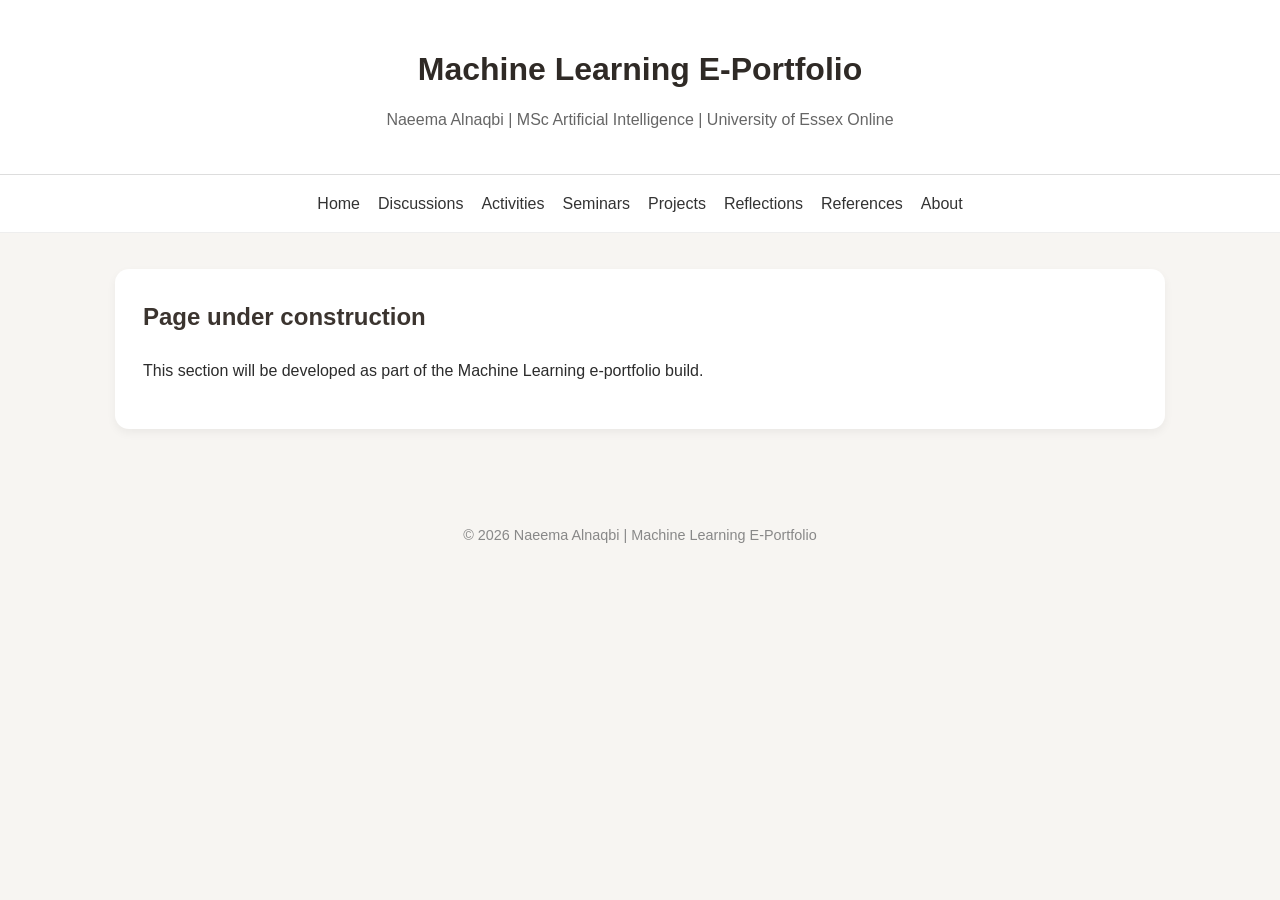
==== about.html @ 325e67a2 "Create about.html" ====
<!DOCTYPE html>
<html lang="en">
<head>
    <meta charset="UTF-8">
    <meta name="viewport" content="width=device-width, initial-scale=1.0">
    <title>Page Title | Machine Learning E-Portfolio</title>
    <link rel="stylesheet" href="style.css">
</head>
<body>

<header class="site-header">
    <div class="container">
        <h1>Machine Learning E-Portfolio</h1>
        <p>Naeema Alnaqbi | MSc Artificial Intelligence | University of Essex Online</p>
    </div>
</header>

<nav class="navbar">
    <div class="container nav-links">
        <a href="index.html">Home</a>
        <a href="discussions.html">Discussions</a>
        <a href="activities.html">Activities</a>
        <a href="seminars.html">Seminars</a>
        <a href="projects.html">Projects</a>
        <a href="reflections.html">Reflections</a>
        <a href="references.html">References</a>
        <a href="about.html">About</a>
    </div>
</nav>

<main class="container">
    <section class="card">
        <h2>Page under construction</h2>
        <p>This section will be developed as part of the Machine Learning e-portfolio build.</p>
    </section>
</main>

<footer class="site-footer">
    <div class="container">
        <p>© 2026 Naeema Alnaqbi | Machine Learning E-Portfolio</p>
    </div>
</footer>

</body>
</html>
---- style.css ----
body {
    margin: 0;
    font-family: "Segoe UI", Tahoma, sans-serif;
    background-color: #f7f5f2;
    color: #2c2c2c;
    line-height: 1.7;
}

.container {
    width: 90%;
    max-width: 1050px;
    margin: auto;
}

.site-header {
    background: #ffffff;
    padding: 42px 0 24px;
    text-align: center;
    border-bottom: 1px solid #ddd;
}

.site-header h1 {
    margin: 0;
    font-size: 2rem;
    color: #2f2a26;
}

.site-header p {
    margin-top: 10px;
    color: #666;
    font-size: 1rem;
}

.navbar {
    background-color: #ffffff;
    border-bottom: 1px solid #eee;
    padding: 15px 0;
}

.nav-links {
    display: flex;
    flex-wrap: wrap;
    justify-content: center;
    gap: 18px;
}

.nav-links a {
    text-decoration: none;
    color: #333;
    font-weight: 500;
}

.nav-links a:hover {
    color: #8c7b6d;
}

main {
    padding: 36px 0;
}

.card {
    background-color: #ffffff;
    padding: 28px;
    margin-bottom: 24px;
    border-radius: 14px;
    box-shadow: 0 4px 10px rgba(0, 0, 0, 0.05);
}

.card h2, .card h3 {
    margin-top: 0;
    color: #3b342f;
}

.card ul {
    padding-left: 20px;
}

.evidence-box {
    background: #f9f7f4;
    border-left: 4px solid #b7a99a;
    padding: 14px 16px;
    margin-top: 16px;
    border-radius: 8px;
}

.note {
    color: #666;
    font-size: 0.96rem;
}

.site-footer {
    text-align: center;
    padding: 20px 0 35px;
    color: #888;
    font-size: 0.9rem;
}

.page-intro {
    font-size: 1.03rem;
}

.highlight {
    color: #5f5348;
    font-weight: 600;
}
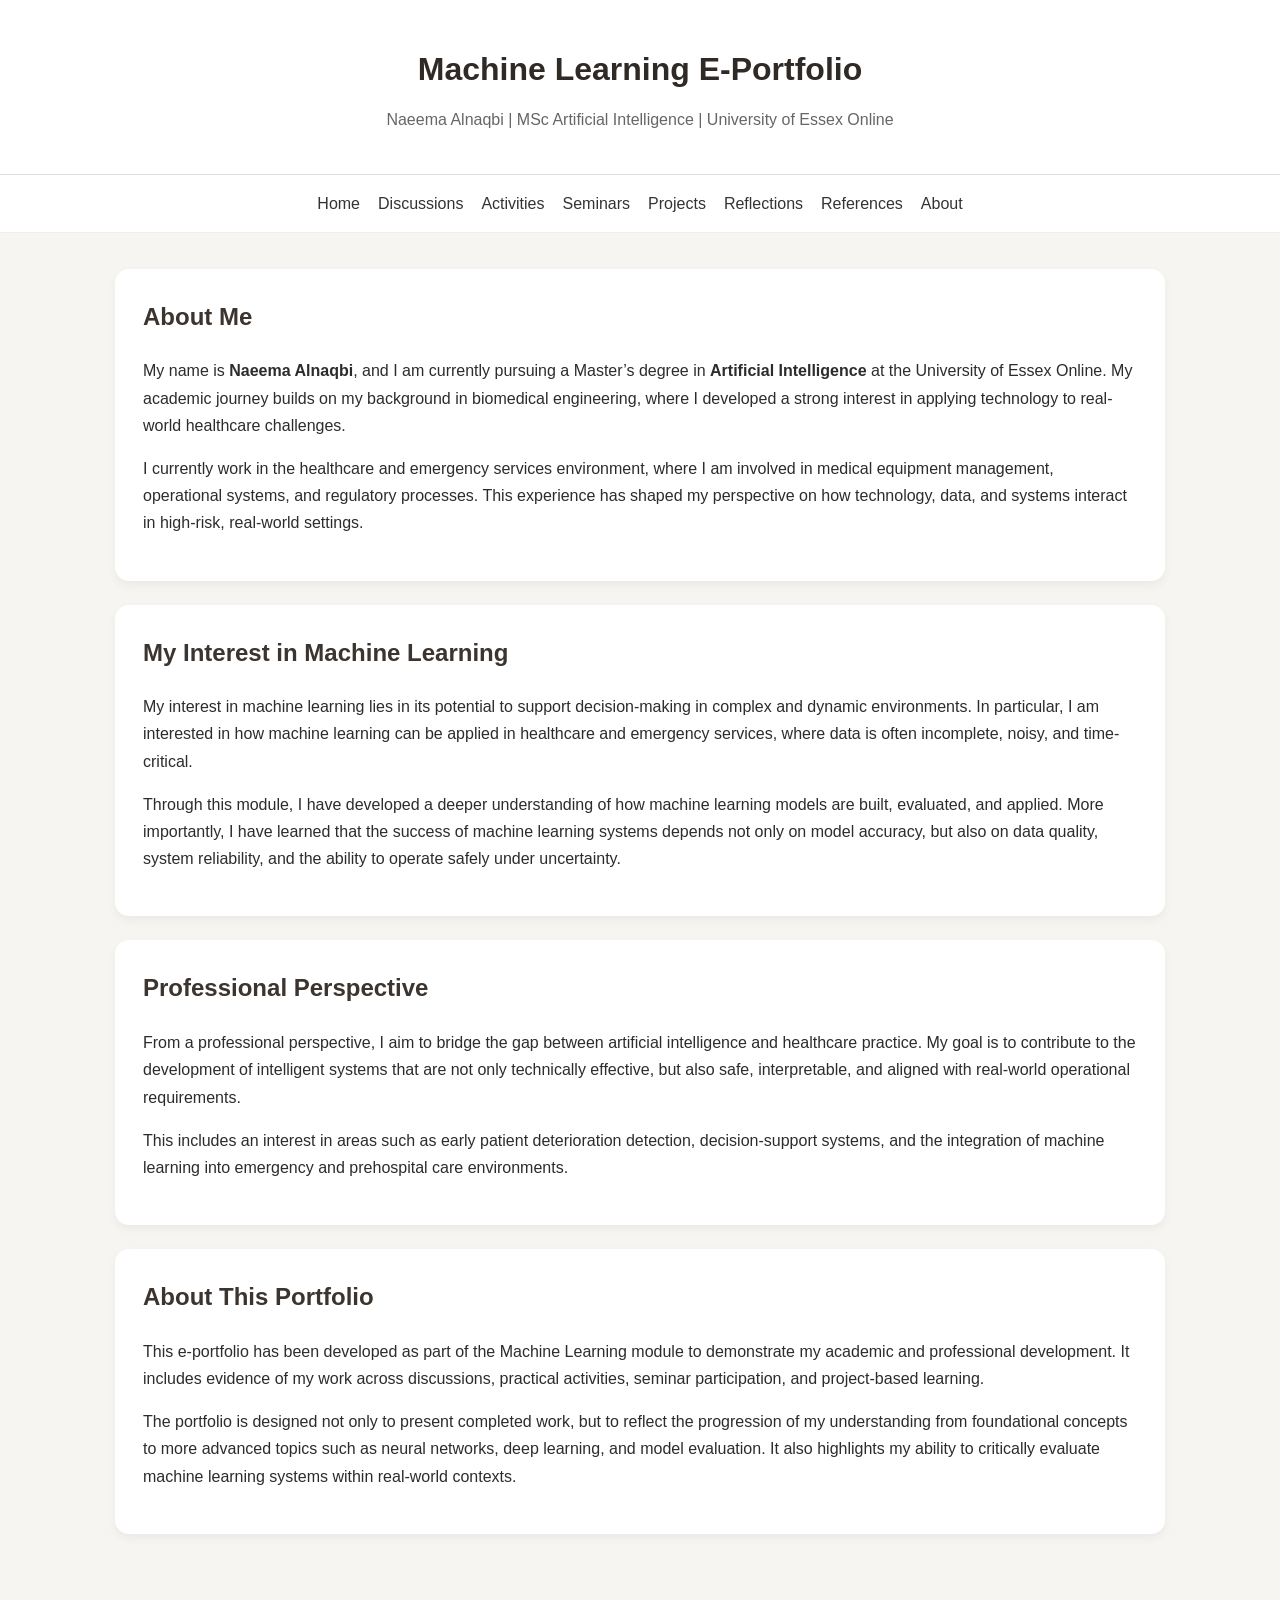
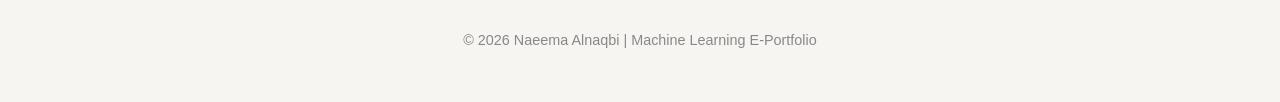
==== commit 51f6fda7: "Update about.html" ====
--- a/about.html
+++ b/about.html
@@ -3,7 +3,7 @@
 <head>
     <meta charset="UTF-8">
     <meta name="viewport" content="width=device-width, initial-scale=1.0">
-    <title>Page Title | Machine Learning E-Portfolio</title>
+    <title>About | Machine Learning E-Portfolio</title>
     <link rel="stylesheet" href="style.css">
 </head>
 <body>
@@ -29,10 +29,71 @@
 </nav>
 
 <main class="container">
+
     <section class="card">
-        <h2>Page under construction</h2>
-        <p>This section will be developed as part of the Machine Learning e-portfolio build.</p>
+        <h2>About Me</h2>
+        <p>
+            My name is <strong>Naeema Alnaqbi</strong>, and I am currently pursuing a Master’s degree
+            in <strong>Artificial Intelligence</strong> at the University of Essex Online.
+            My academic journey builds on my background in biomedical engineering,
+            where I developed a strong interest in applying technology to real-world healthcare challenges.
+        </p>
+
+        <p>
+            I currently work in the healthcare and emergency services environment, where I am involved
+            in medical equipment management, operational systems, and regulatory processes.
+            This experience has shaped my perspective on how technology, data, and systems interact in
+            high-risk, real-world settings.
+        </p>
     </section>
+
+    <section class="card">
+        <h2>My Interest in Machine Learning</h2>
+        <p>
+            My interest in machine learning lies in its potential to support decision-making in complex
+            and dynamic environments. In particular, I am interested in how machine learning can be applied
+            in healthcare and emergency services, where data is often incomplete, noisy, and time-critical.
+        </p>
+
+        <p>
+            Through this module, I have developed a deeper understanding of how machine learning models are
+            built, evaluated, and applied. More importantly, I have learned that the success of machine learning
+            systems depends not only on model accuracy, but also on data quality, system reliability, and the
+            ability to operate safely under uncertainty.
+        </p>
+    </section>
+
+    <section class="card">
+        <h2>Professional Perspective</h2>
+        <p>
+            From a professional perspective, I aim to bridge the gap between artificial intelligence and
+            healthcare practice. My goal is to contribute to the development of intelligent systems that
+            are not only technically effective, but also safe, interpretable, and aligned with real-world
+            operational requirements.
+        </p>
+
+        <p>
+            This includes an interest in areas such as early patient deterioration detection, decision-support
+            systems, and the integration of machine learning into emergency and prehospital care environments.
+        </p>
+    </section>
+
+    <section class="card">
+        <h2>About This Portfolio</h2>
+        <p>
+            This e-portfolio has been developed as part of the Machine Learning module to demonstrate my
+            academic and professional development. It includes evidence of my work across discussions,
+            practical activities, seminar participation, and project-based learning.
+        </p>
+
+        <p>
+            The portfolio is designed not only to present completed work, but to reflect the progression
+            of my understanding from foundational concepts to more advanced topics such as neural networks,
+            deep learning, and model evaluation. It also highlights my ability to critically evaluate
+            machine learning systems within real-world contexts.
+        </p>
+    </section>
+
 </main>
 
 <footer class="site-footer">
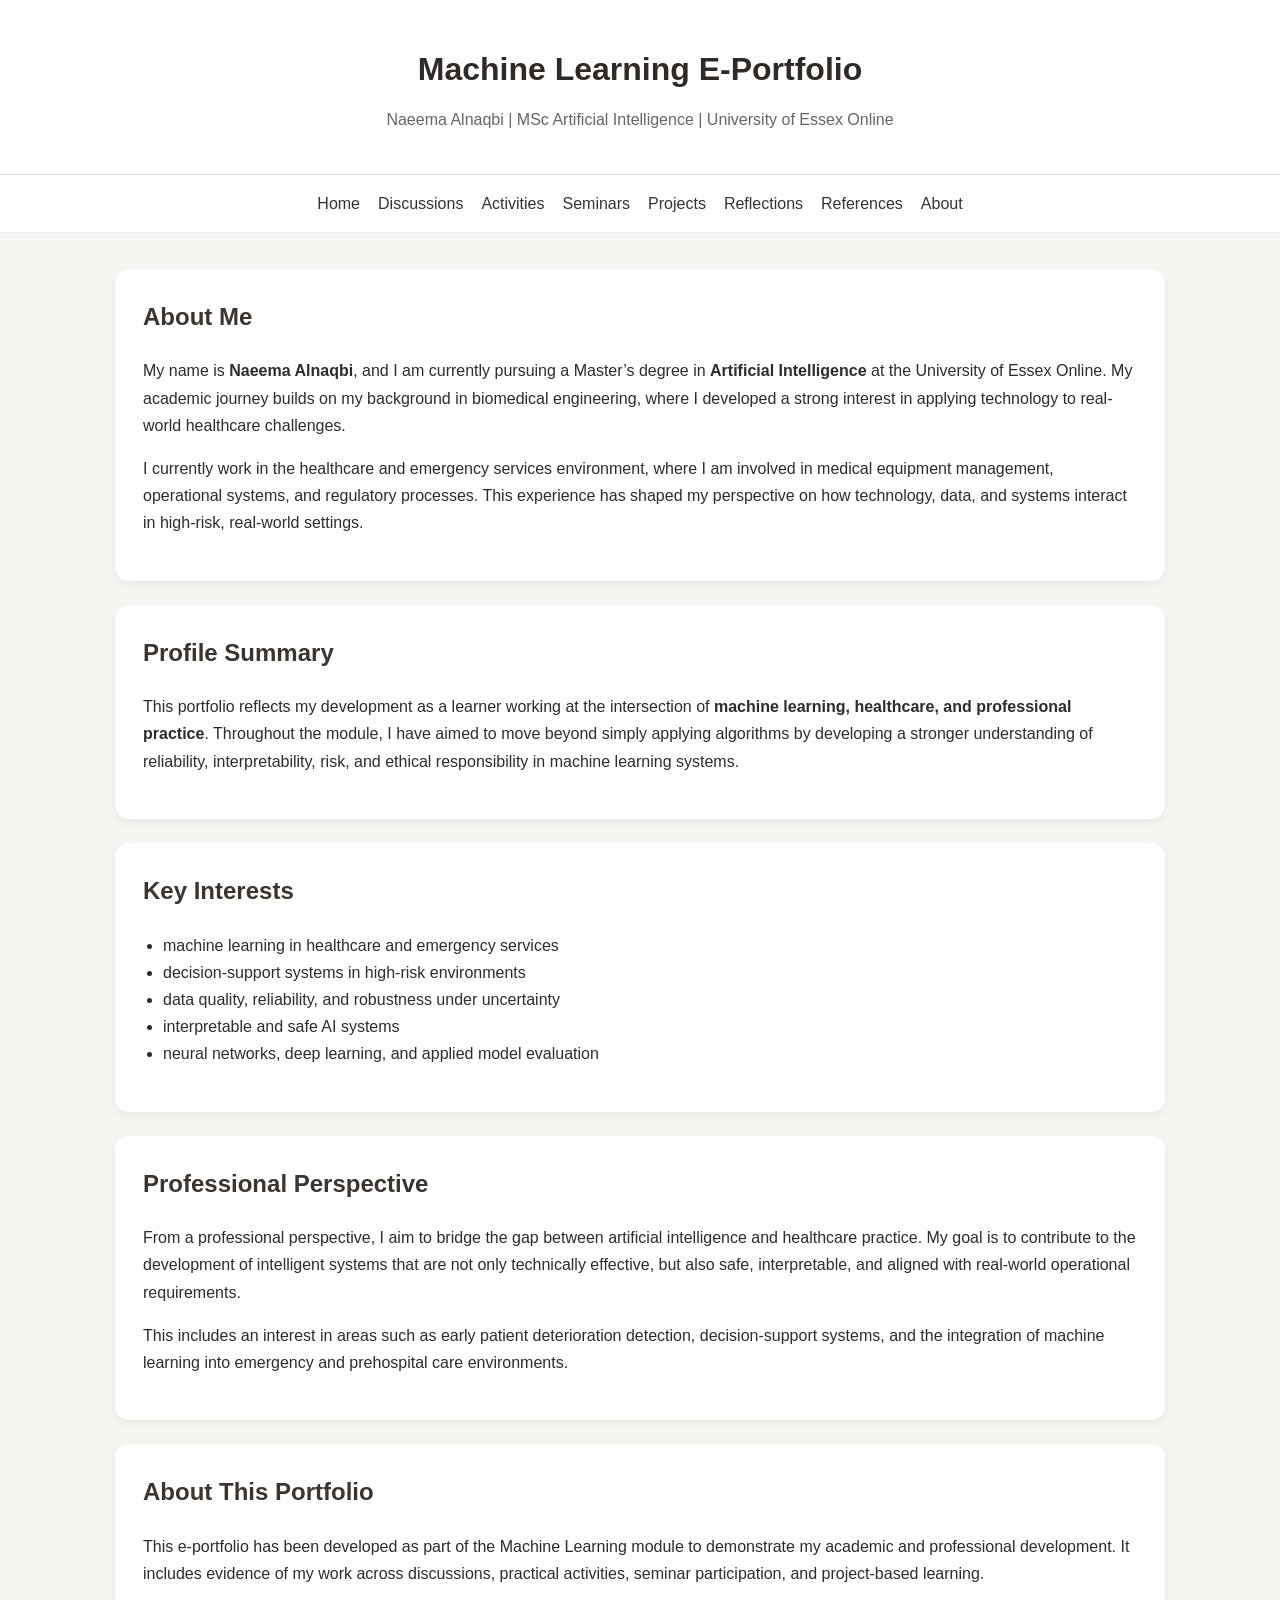
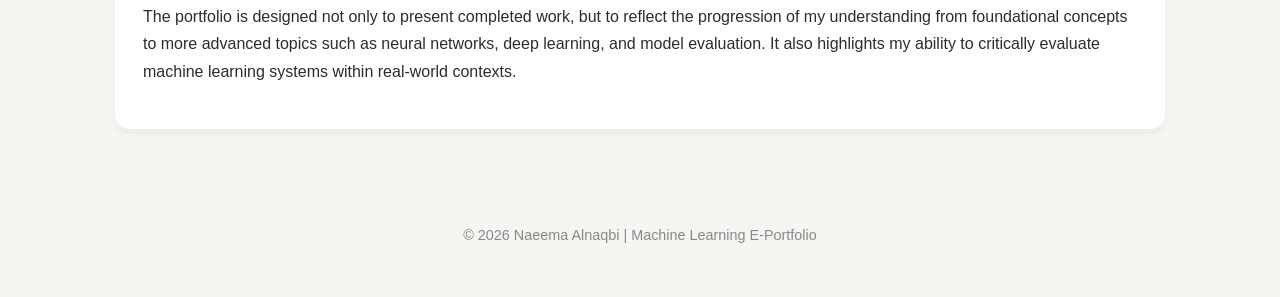
==== commit 908aac08: "Update about.html" ====
--- a/about.html
+++ b/about.html
@@ -33,34 +33,38 @@
     <section class="card">
         <h2>About Me</h2>
         <p>
-            My name is <strong>Naeema Alnaqbi</strong>, and I am currently pursuing a Master’s degree
-            in <strong>Artificial Intelligence</strong> at the University of Essex Online.
-            My academic journey builds on my background in biomedical engineering,
-            where I developed a strong interest in applying technology to real-world healthcare challenges.
+            My name is <strong>Naeema Alnaqbi</strong>, and I am currently pursuing a Master’s degree in
+            <strong>Artificial Intelligence</strong> at the University of Essex Online. My academic journey
+            builds on my background in biomedical engineering, where I developed a strong interest in applying
+            technology to real-world healthcare challenges.
         </p>
 
         <p>
-            I currently work in the healthcare and emergency services environment, where I am involved
-            in medical equipment management, operational systems, and regulatory processes.
-            This experience has shaped my perspective on how technology, data, and systems interact in
-            high-risk, real-world settings.
+            I currently work in the healthcare and emergency services environment, where I am involved in
+            medical equipment management, operational systems, and regulatory processes. This experience has
+            shaped my perspective on how technology, data, and systems interact in high-risk, real-world settings.
         </p>
     </section>
 
     <section class="card">
-        <h2>My Interest in Machine Learning</h2>
+        <h2>Profile Summary</h2>
         <p>
-            My interest in machine learning lies in its potential to support decision-making in complex
-            and dynamic environments. In particular, I am interested in how machine learning can be applied
-            in healthcare and emergency services, where data is often incomplete, noisy, and time-critical.
+            This portfolio reflects my development as a learner working at the intersection of
+            <strong>machine learning, healthcare, and professional practice</strong>. Throughout the module,
+            I have aimed to move beyond simply applying algorithms by developing a stronger understanding of
+            reliability, interpretability, risk, and ethical responsibility in machine learning systems.
         </p>
+    </section>
 
-        <p>
-            Through this module, I have developed a deeper understanding of how machine learning models are
-            built, evaluated, and applied. More importantly, I have learned that the success of machine learning
-            systems depends not only on model accuracy, but also on data quality, system reliability, and the
-            ability to operate safely under uncertainty.
-        </p>
+    <section class="card">
+        <h2>Key Interests</h2>
+        <ul>
+            <li>machine learning in healthcare and emergency services</li>
+            <li>decision-support systems in high-risk environments</li>
+            <li>data quality, reliability, and robustness under uncertainty</li>
+            <li>interpretable and safe AI systems</li>
+            <li>neural networks, deep learning, and applied model evaluation</li>
+        </ul>
     </section>
 
     <section class="card">
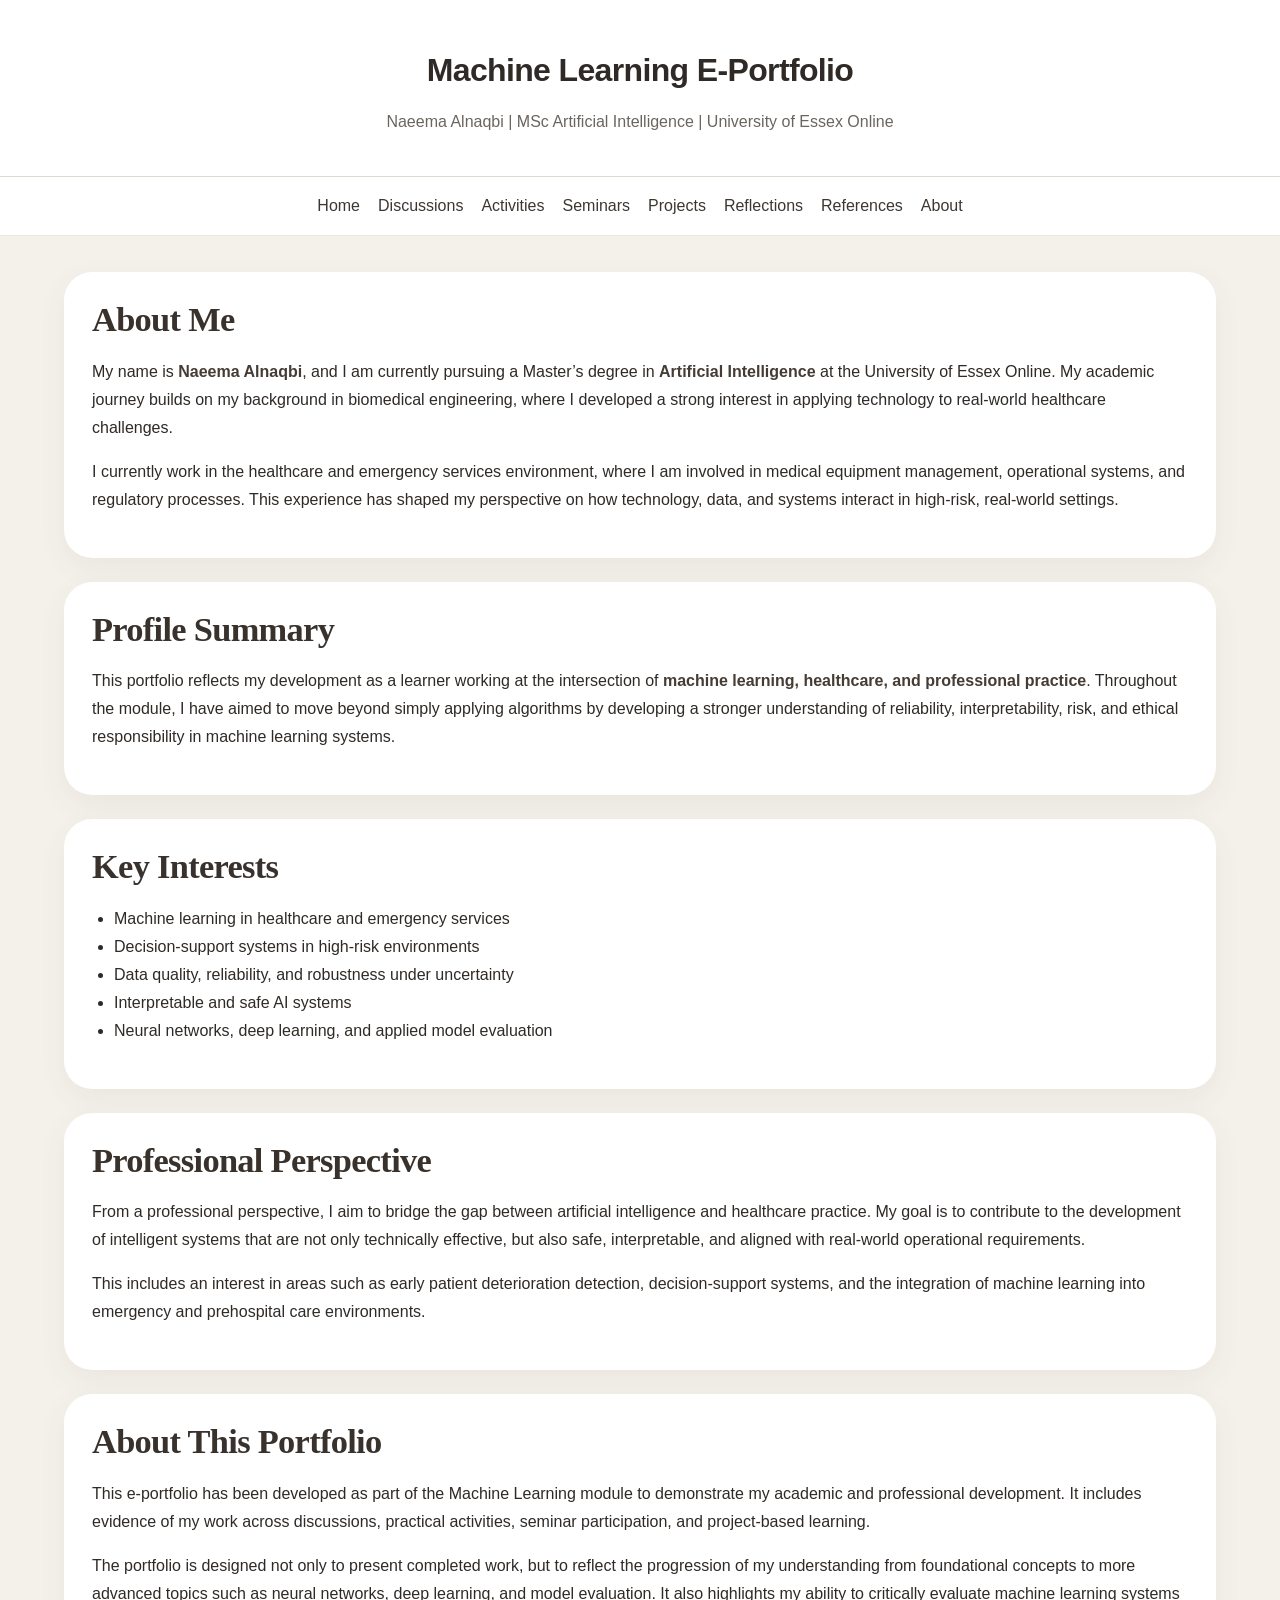
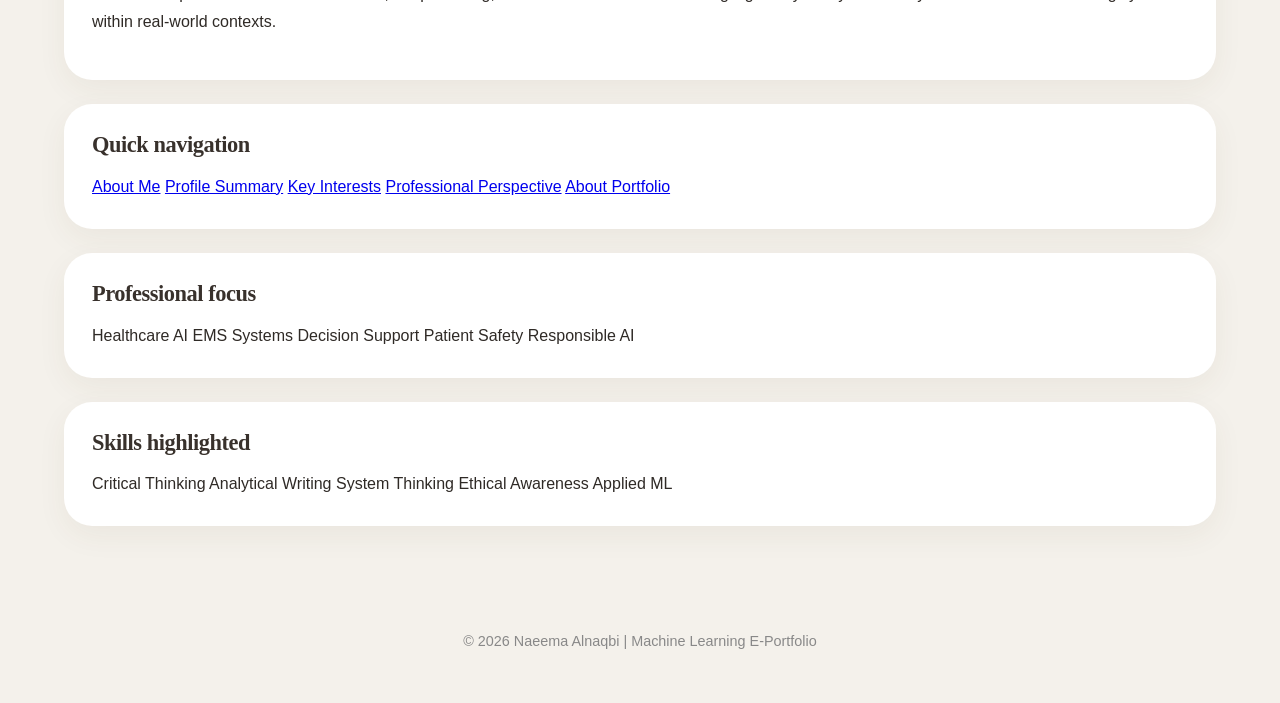
==== commit b3469ff2: "Update about.html" ====
--- a/about.html
+++ b/about.html
@@ -30,73 +30,120 @@
 
 <main class="container">
 
-    <section class="card">
-        <h2>About Me</h2>
-        <p>
-            My name is <strong>Naeema Alnaqbi</strong>, and I am currently pursuing a Master’s degree in
-            <strong>Artificial Intelligence</strong> at the University of Essex Online. My academic journey
-            builds on my background in biomedical engineering, where I developed a strong interest in applying
-            technology to real-world healthcare challenges.
-        </p>
+    <div class="layout">
 
-        <p>
-            I currently work in the healthcare and emergency services environment, where I am involved in
-            medical equipment management, operational systems, and regulatory processes. This experience has
-            shaped my perspective on how technology, data, and systems interact in high-risk, real-world settings.
-        </p>
-    </section>
+        <!-- LEFT CONTENT -->
+        <div class="main-content">
 
-    <section class="card">
-        <h2>Profile Summary</h2>
-        <p>
-            This portfolio reflects my development as a learner working at the intersection of
-            <strong>machine learning, healthcare, and professional practice</strong>. Throughout the module,
-            I have aimed to move beyond simply applying algorithms by developing a stronger understanding of
-            reliability, interpretability, risk, and ethical responsibility in machine learning systems.
-        </p>
-    </section>
+            <section class="card section-anchor" id="about-me">
+                <h2>About Me</h2>
+                <p>
+                    My name is <strong>Naeema Alnaqbi</strong>, and I am currently pursuing a Master’s degree in
+                    <strong>Artificial Intelligence</strong> at the University of Essex Online. My academic journey
+                    builds on my background in biomedical engineering, where I developed a strong interest in applying
+                    technology to real-world healthcare challenges.
+                </p>
 
-    <section class="card">
-        <h2>Key Interests</h2>
-        <ul>
-            <li>machine learning in healthcare and emergency services</li>
-            <li>decision-support systems in high-risk environments</li>
-            <li>data quality, reliability, and robustness under uncertainty</li>
-            <li>interpretable and safe AI systems</li>
-            <li>neural networks, deep learning, and applied model evaluation</li>
-        </ul>
-    </section>
+                <p>
+                    I currently work in the healthcare and emergency services environment, where I am involved in
+                    medical equipment management, operational systems, and regulatory processes. This experience has
+                    shaped my perspective on how technology, data, and systems interact in high-risk, real-world settings.
+                </p>
+            </section>
 
-    <section class="card">
-        <h2>Professional Perspective</h2>
-        <p>
-            From a professional perspective, I aim to bridge the gap between artificial intelligence and
-            healthcare practice. My goal is to contribute to the development of intelligent systems that
-            are not only technically effective, but also safe, interpretable, and aligned with real-world
-            operational requirements.
-        </p>
+            <section class="card section-anchor" id="profile">
+                <h2>Profile Summary</h2>
+                <p>
+                    This portfolio reflects my development as a learner working at the intersection of
+                    <strong>machine learning, healthcare, and professional practice</strong>. Throughout the module,
+                    I have aimed to move beyond simply applying algorithms by developing a stronger understanding of
+                    reliability, interpretability, risk, and ethical responsibility in machine learning systems.
+                </p>
+            </section>
 
-        <p>
-            This includes an interest in areas such as early patient deterioration detection, decision-support
-            systems, and the integration of machine learning into emergency and prehospital care environments.
-        </p>
-    </section>
+            <section class="card section-anchor" id="interests">
+                <h2>Key Interests</h2>
+                <ul>
+                    <li>Machine learning in healthcare and emergency services</li>
+                    <li>Decision-support systems in high-risk environments</li>
+                    <li>Data quality, reliability, and robustness under uncertainty</li>
+                    <li>Interpretable and safe AI systems</li>
+                    <li>Neural networks, deep learning, and applied model evaluation</li>
+                </ul>
+            </section>
 
-    <section class="card">
-        <h2>About This Portfolio</h2>
-        <p>
-            This e-portfolio has been developed as part of the Machine Learning module to demonstrate my
-            academic and professional development. It includes evidence of my work across discussions,
-            practical activities, seminar participation, and project-based learning.
-        </p>
+            <section class="card section-anchor" id="professional">
+                <h2>Professional Perspective</h2>
+                <p>
+                    From a professional perspective, I aim to bridge the gap between artificial intelligence and
+                    healthcare practice. My goal is to contribute to the development of intelligent systems that
+                    are not only technically effective, but also safe, interpretable, and aligned with real-world
+                    operational requirements.
+                </p>
 
-        <p>
-            The portfolio is designed not only to present completed work, but to reflect the progression
-            of my understanding from foundational concepts to more advanced topics such as neural networks,
-            deep learning, and model evaluation. It also highlights my ability to critically evaluate
-            machine learning systems within real-world contexts.
-        </p>
-    </section>
+                <p>
+                    This includes an interest in areas such as early patient deterioration detection, decision-support
+                    systems, and the integration of machine learning into emergency and prehospital care environments.
+                </p>
+            </section>
+
+            <section class="card section-anchor" id="portfolio">
+                <h2>About This Portfolio</h2>
+                <p>
+                    This e-portfolio has been developed as part of the Machine Learning module to demonstrate my
+                    academic and professional development. It includes evidence of my work across discussions,
+                    practical activities, seminar participation, and project-based learning.
+                </p>
+
+                <p>
+                    The portfolio is designed not only to present completed work, but to reflect the progression
+                    of my understanding from foundational concepts to more advanced topics such as neural networks,
+                    deep learning, and model evaluation. It also highlights my ability to critically evaluate
+                    machine learning systems within real-world contexts.
+                </p>
+            </section>
+
+        </div>
+
+        <!-- RIGHT SIDEBAR -->
+        <aside class="sidebar">
+
+            <div class="card">
+                <h3>Quick navigation</h3>
+                <div class="side-links">
+                    <a href="#about-me">About Me</a>
+                    <a href="#profile">Profile Summary</a>
+                    <a href="#interests">Key Interests</a>
+                    <a href="#professional">Professional Perspective</a>
+                    <a href="#portfolio">About Portfolio</a>
+                </div>
+            </div>
+
+            <div class="card">
+                <h3>Professional focus</h3>
+                <div class="tags">
+                    <span>Healthcare AI</span>
+                    <span>EMS Systems</span>
+                    <span>Decision Support</span>
+                    <span>Patient Safety</span>
+                    <span>Responsible AI</span>
+                </div>
+            </div>
+
+            <div class="card">
+                <h3>Skills highlighted</h3>
+                <div class="tags">
+                    <span>Critical Thinking</span>
+                    <span>Analytical Writing</span>
+                    <span>System Thinking</span>
+                    <span>Ethical Awareness</span>
+                    <span>Applied ML</span>
+                </div>
+            </div>
+
+        </aside>
+
+    </div>
 
 </main>
 
--- a/style.css
+++ b/style.css
@@ -1,14 +1,18 @@
+html {
+    scroll-behavior: smooth;
+}
+
 body {
     margin: 0;
     font-family: "Segoe UI", Tahoma, sans-serif;
-    background-color: #f7f5f2;
-    color: #2c2c2c;
-    line-height: 1.7;
+    background-color: #f4f1eb;
+    color: #2f2a26;
+    line-height: 1.75;
 }
 
 .container {
     width: 90%;
-    max-width: 1050px;
+    max-width: 1200px;
     margin: auto;
 }
 
@@ -16,24 +20,25 @@
     background: #ffffff;
     padding: 42px 0 24px;
     text-align: center;
-    border-bottom: 1px solid #ddd;
+    border-bottom: 1px solid #ddd8d0;
 }
 
 .site-header h1 {
     margin: 0;
     font-size: 2rem;
     color: #2f2a26;
+    letter-spacing: -0.02em;
 }
 
 .site-header p {
     margin-top: 10px;
-    color: #666;
+    color: #6c655f;
     font-size: 1rem;
 }
 
 .navbar {
     background-color: #ffffff;
-    border-bottom: 1px solid #eee;
+    border-bottom: 1px solid #ece6dd;
     padding: 15px 0;
 }
 
@@ -46,47 +51,393 @@
 
 .nav-links a {
     text-decoration: none;
-    color: #333;
+    color: #3d3732;
     font-weight: 500;
+    transition: color 0.2s ease;
 }
 
 .nav-links a:hover {
-    color: #8c7b6d;
+    color: #8d775f;
 }
 
 main {
-    padding: 36px 0;
-}
+    padding: 36px 0 44px;
+}
+
+/* ===== Generic cards ===== */
 
 .card {
-    background-color: #ffffff;
+    background: #ffffff;
     padding: 28px;
     margin-bottom: 24px;
-    border-radius: 14px;
-    box-shadow: 0 4px 10px rgba(0, 0, 0, 0.05);
-}
-
-.card h2, .card h3 {
+    border-radius: 28px;
+    box-shadow: 0 10px 30px rgba(81, 62, 38, 0.06);
+}
+
+.card h2,
+.card h3,
+.card h4 {
     margin-top: 0;
+    color: #38312c;
+    font-family: Georgia, "Times New Roman", serif;
+    letter-spacing: -0.02em;
+}
+
+.card h2 {
+    font-size: 2.15rem;
+    line-height: 1.15;
+    margin-bottom: 18px;
+}
+
+.card h3 {
+    font-size: 1.4rem;
+    line-height: 1.2;
+    margin-bottom: 14px;
+}
+
+.card h4 {
+    font-size: 1.1rem;
+    line-height: 1.3;
+    margin-bottom: 10px;
+}
+
+.card ul {
+    padding-left: 22px;
+}
+
+.card strong {
+    color: #453c35;
+}
+
+.page-intro {
+    font-size: 1.06rem;
+}
+
+.highlight {
+    color: #6a5a4c;
+    font-weight: 700;
+}
+
+.note {
+    color: #6f6962;
+    font-size: 0.96rem;
+}
+
+.section-anchor {
+    scroll-margin-top: 120px;
+}
+
+/* ===== Two-column page layout ===== */
+
+.page-layout {
+    display: grid;
+    grid-template-columns: minmax(0, 2.15fr) minmax(280px, 0.95fr);
+    gap: 22px;
+    align-items: start;
+}
+
+.main-column,
+.sidebar-column {
+    min-width: 0;
+}
+
+.sidebar-column {
+    position: sticky;
+    top: 24px;
+}
+
+.sidebar-card {
+    background: #ffffff;
+    padding: 28px 28px 30px;
+    margin-bottom: 22px;
+    border-radius: 28px;
+    box-shadow: 0 10px 30px rgba(81, 62, 38, 0.06);
+}
+
+.sidebar-card h3 {
+    margin: 0 0 16px;
+    color: #38312c;
+    font-family: Georgia, "Times New Roman", serif;
+    font-size: 1.3rem;
+    line-height: 1.2;
+    letter-spacing: -0.02em;
+}
+
+.sidebar-card h3::after {
+    content: "";
+    display: block;
+    margin-top: 16px;
+    width: 100%;
+    height: 2px;
+    background: #d9c7a7;
+    border-radius: 999px;
+}
+
+.sidebar-links {
+    list-style: none;
+    padding: 0;
+    margin: 0;
+}
+
+.sidebar-links li {
+    margin-bottom: 14px;
+}
+
+.sidebar-links li:last-child {
+    margin-bottom: 0;
+}
+
+.sidebar-links a {
+    color: #1f4ed8;
+    text-decoration: none;
+    font-size: 0.98rem;
+    line-height: 1.5;
+}
+
+.sidebar-links a:hover {
+    text-decoration: underline;
+}
+
+.sidebar-text {
+    margin: 0;
+    color: #403933;
+}
+
+.sidebar-text p {
+    margin: 0 0 12px;
+}
+
+.sidebar-text p:last-child {
+    margin-bottom: 0;
+}
+
+/* ===== Pills / tags in sidebar ===== */
+
+.tag-list {
+    display: flex;
+    flex-direction: column;
+    gap: 14px;
+}
+
+.tag-item {
+    display: flex;
+    flex-wrap: wrap;
+    align-items: baseline;
+    gap: 10px 12px;
+    color: #403933;
+}
+
+.tag {
+    display: inline-block;
+    background: #d9c9a7;
+    color: #5a4935;
+    font-weight: 700;
+    font-size: 0.9rem;
+    line-height: 1;
+    padding: 10px 16px;
+    border-radius: 999px;
+    white-space: nowrap;
+}
+
+.tag-text {
+    flex: 1 1 180px;
+    min-width: 0;
+}
+
+/* ===== Tables ===== */
+
+.table-wrap {
+    overflow-x: auto;
+    border: 1px solid #e3d8c8;
+    border-radius: 22px;
+    background: #fbfaf7;
+}
+
+table {
+    width: 100%;
+    border-collapse: collapse;
+    min-width: 720px;
+}
+
+th,
+td {
+    text-align: left;
+    padding: 18px 20px;
+    border-bottom: 1px solid #e6ddd1;
+    vertical-align: top;
+}
+
+th {
+    background: #f1ece4;
+    color: #35302b;
+    font-weight: 700;
+}
+
+tr:last-child td {
+    border-bottom: none;
+}
+
+/* ===== Top quick navigation style ===== */
+
+.toc {
+    background: #ffffff;
+    padding: 26px 28px;
+    border-radius: 28px;
+    box-shadow: 0 10px 30px rgba(81, 62, 38, 0.06);
+    margin-bottom: 24px;
+}
+
+.toc h3 {
+    margin: 0 0 18px;
+    color: #38312c;
+    font-family: Georgia, "Times New Roman", serif;
+    font-size: 1.8rem;
+    line-height: 1.15;
+    letter-spacing: -0.02em;
+}
+
+.toc-links {
+    display: flex;
+    flex-wrap: wrap;
+    gap: 14px;
+}
+
+.toc-links a {
+    text-decoration: none;
+    background: #eee8df;
+    color: #554a40;
+    padding: 12px 24px;
+    border-radius: 999px;
+    font-size: 0.98rem;
+    font-weight: 600;
+    transition: background 0.2s ease, color 0.2s ease, transform 0.2s ease;
+}
+
+.toc-links a:hover {
+    background: #e2d7c8;
     color: #3b342f;
-}
-
-.card ul {
+    transform: translateY(-1px);
+}
+
+/* ===== In-section mini navigation ===== */
+
+.mini-toc {
+    background: #fcfaf7;
+    border: 1px solid #eadfce;
+    padding: 18px 20px;
+    border-radius: 18px;
+    margin: 20px 0 24px;
+}
+
+.mini-toc-title {
+    margin: 0 0 10px;
+    font-size: 0.95rem;
+    font-weight: 700;
+    color: #62564c;
+}
+
+.mini-toc-links {
+    display: flex;
+    flex-wrap: wrap;
+    gap: 10px;
+}
+
+.mini-toc-links a {
+    text-decoration: none;
+    color: #6b5e52;
+    background: #f1ebe3;
+    padding: 8px 14px;
+    border-radius: 999px;
+    font-size: 0.9rem;
+    font-weight: 500;
+    transition: background 0.2s ease, color 0.2s ease;
+}
+
+.mini-toc-links a:hover {
+    background: #e3d8c8;
+    color: #3b342f;
+}
+
+/* ===== Posts / evidence ===== */
+
+.post-block {
+    margin-top: 20px;
+    scroll-margin-top: 120px;
+}
+
+.post-preview {
+    margin-bottom: 12px;
+}
+
+.post-meta {
+    color: #6d665f;
+    font-size: 0.95rem;
+    margin-bottom: 10px;
+}
+
+.references-list {
     padding-left: 20px;
+    margin-top: 12px;
+}
+
+.references-list li {
+    margin-bottom: 8px;
+}
+
+details {
+    margin-top: 12px;
+}
+
+summary {
+    cursor: pointer;
+    font-weight: 700;
+    color: #6b5e52;
+    margin-top: 10px;
+    transition: color 0.2s ease;
+}
+
+summary:hover {
+    color: #4d433b;
 }
 
 .evidence-box {
-    background: #f9f7f4;
-    border-left: 4px solid #b7a99a;
+    background: #f9f7f3;
+    border-left: 4px solid #bcae98;
+    padding: 16px 18px;
+    margin-top: 16px;
+    border-radius: 12px;
+}
+
+.evidence-box a {
+    display: inline-block;
+    margin-top: 6px;
+    color: #6b5e52;
+    font-weight: 600;
+    text-decoration: none;
+}
+
+.evidence-box a:hover {
+    text-decoration: underline;
+}
+
+.quote-box {
+    background: #fcfaf7;
+    border-left: 4px solid #c5b6a5;
     padding: 14px 16px;
-    margin-top: 16px;
-    border-radius: 8px;
-}
-
-.note {
-    color: #666;
-    font-size: 0.96rem;
-}
+    margin: 16px 0;
+    border-radius: 10px;
+    font-style: italic;
+    color: #4b433d;
+}
+
+.subtle-heading {
+    margin-bottom: 8px;
+    color: #5a5047;
+    font-size: 0.98rem;
+    font-weight: 600;
+}
+
+/* ===== Footer ===== */
 
 .site-footer {
     text-align: center;
@@ -95,11 +446,73 @@
     font-size: 0.9rem;
 }
 
-.page-intro {
-    font-size: 1.03rem;
-}
-
-.highlight {
-    color: #5f5348;
-    font-weight: 600;
-}
+/* ===== Responsive ===== */
+
+@media (max-width: 992px) {
+    .page-layout {
+        grid-template-columns: 1fr;
+    }
+
+    .sidebar-column {
+        position: static;
+    }
+}
+
+@media (max-width: 768px) {
+    .site-header {
+        padding: 34px 0 20px;
+    }
+
+    .site-header h1 {
+        font-size: 1.7rem;
+    }
+
+    .site-header p {
+        font-size: 0.95rem;
+    }
+
+    .card,
+    .toc,
+    .sidebar-card {
+        padding: 22px 18px;
+        border-radius: 24px;
+    }
+
+    .card h2 {
+        font-size: 1.8rem;
+    }
+
+    .card h3,
+    .sidebar-card h3 {
+        font-size: 1.2rem;
+    }
+
+    .nav-links {
+        gap: 12px;
+    }
+
+    .toc-links,
+    .mini-toc-links {
+        gap: 8px;
+    }
+
+    .toc-links a,
+    .mini-toc-links a {
+        font-size: 0.88rem;
+        padding: 8px 12px;
+    }
+
+    .tag-item {
+        gap: 8px 10px;
+    }
+
+    .tag {
+        font-size: 0.84rem;
+        padding: 9px 14px;
+    }
+
+    th,
+    td {
+        padding: 14px 16px;
+    }
+}
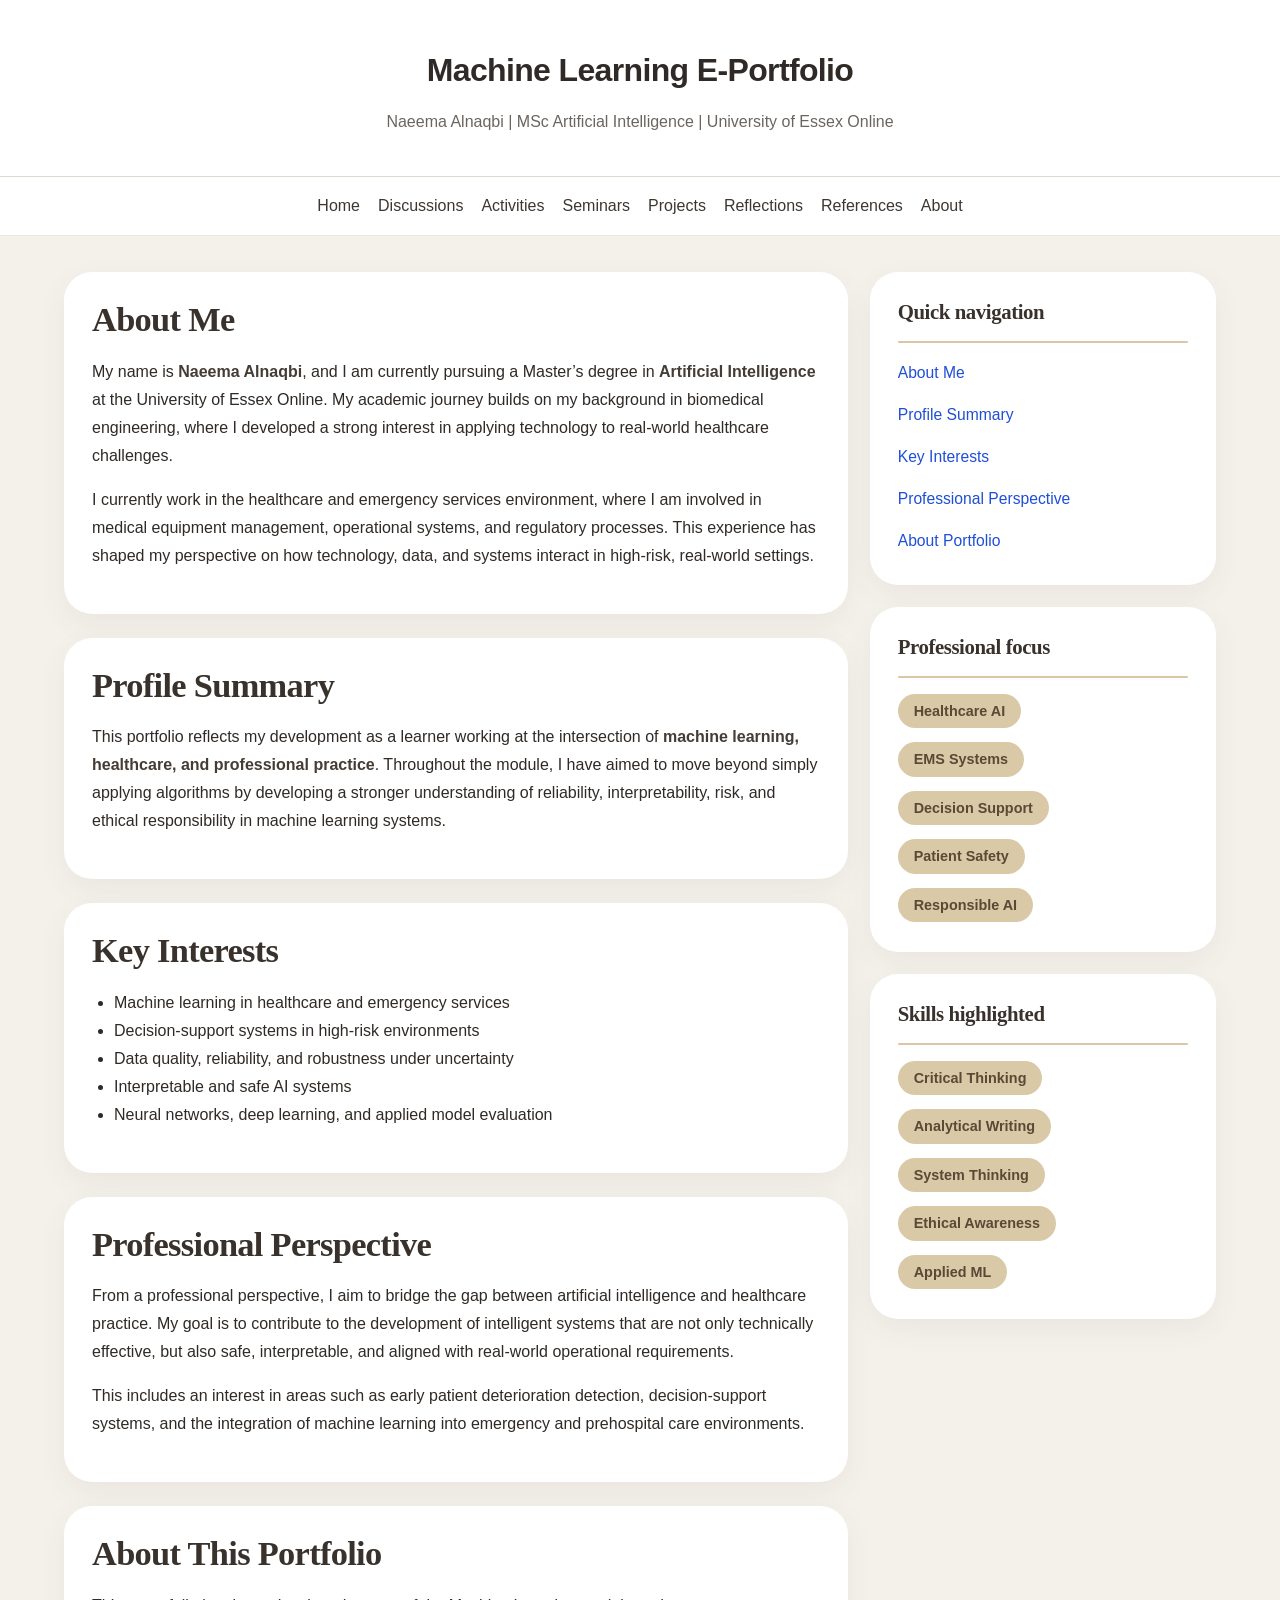
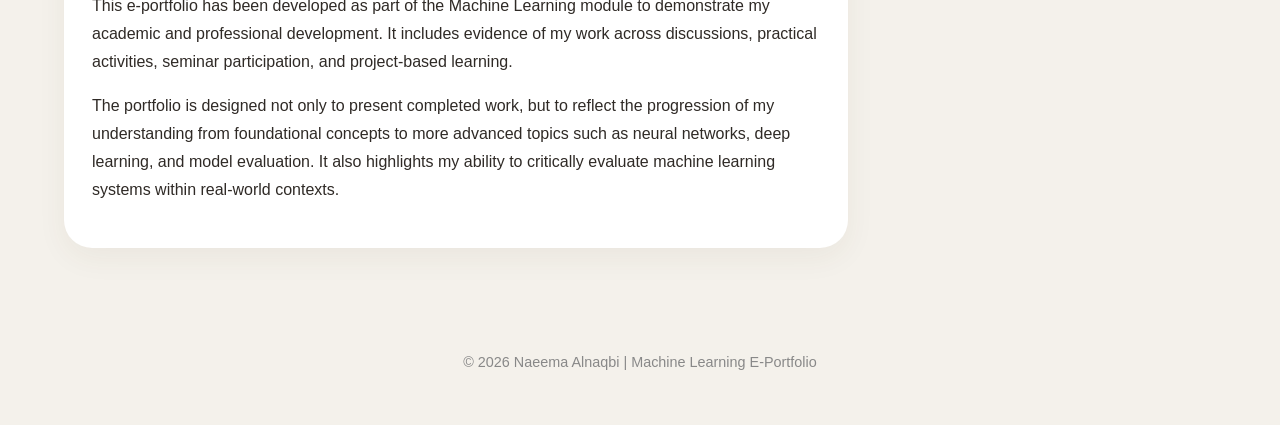
==== commit c5c6513a: "Update about.html" ====
--- a/about.html
+++ b/about.html
@@ -30,10 +30,9 @@
 
 <main class="container">
 
-    <div class="layout">
+    <div class="page-layout">
 
-        <!-- LEFT CONTENT -->
-        <div class="main-content">
+        <div class="main-column">
 
             <section class="card section-anchor" id="about-me">
                 <h2>About Me</h2>
@@ -105,39 +104,38 @@
 
         </div>
 
-        <!-- RIGHT SIDEBAR -->
-        <aside class="sidebar">
+        <aside class="sidebar-column">
 
-            <div class="card">
+            <div class="sidebar-card">
                 <h3>Quick navigation</h3>
-                <div class="side-links">
-                    <a href="#about-me">About Me</a>
-                    <a href="#profile">Profile Summary</a>
-                    <a href="#interests">Key Interests</a>
-                    <a href="#professional">Professional Perspective</a>
-                    <a href="#portfolio">About Portfolio</a>
+                <ul class="sidebar-links">
+                    <li><a href="#about-me">About Me</a></li>
+                    <li><a href="#profile">Profile Summary</a></li>
+                    <li><a href="#interests">Key Interests</a></li>
+                    <li><a href="#professional">Professional Perspective</a></li>
+                    <li><a href="#portfolio">About Portfolio</a></li>
+                </ul>
+            </div>
+
+            <div class="sidebar-card">
+                <h3>Professional focus</h3>
+                <div class="tag-list">
+                    <div class="tag-item"><span class="tag">Healthcare AI</span></div>
+                    <div class="tag-item"><span class="tag">EMS Systems</span></div>
+                    <div class="tag-item"><span class="tag">Decision Support</span></div>
+                    <div class="tag-item"><span class="tag">Patient Safety</span></div>
+                    <div class="tag-item"><span class="tag">Responsible AI</span></div>
                 </div>
             </div>
 
-            <div class="card">
-                <h3>Professional focus</h3>
-                <div class="tags">
-                    <span>Healthcare AI</span>
-                    <span>EMS Systems</span>
-                    <span>Decision Support</span>
-                    <span>Patient Safety</span>
-                    <span>Responsible AI</span>
-                </div>
-            </div>
-
-            <div class="card">
+            <div class="sidebar-card">
                 <h3>Skills highlighted</h3>
-                <div class="tags">
-                    <span>Critical Thinking</span>
-                    <span>Analytical Writing</span>
-                    <span>System Thinking</span>
-                    <span>Ethical Awareness</span>
-                    <span>Applied ML</span>
+                <div class="tag-list">
+                    <div class="tag-item"><span class="tag">Critical Thinking</span></div>
+                    <div class="tag-item"><span class="tag">Analytical Writing</span></div>
+                    <div class="tag-item"><span class="tag">System Thinking</span></div>
+                    <div class="tag-item"><span class="tag">Ethical Awareness</span></div>
+                    <div class="tag-item"><span class="tag">Applied ML</span></div>
                 </div>
             </div>
 
